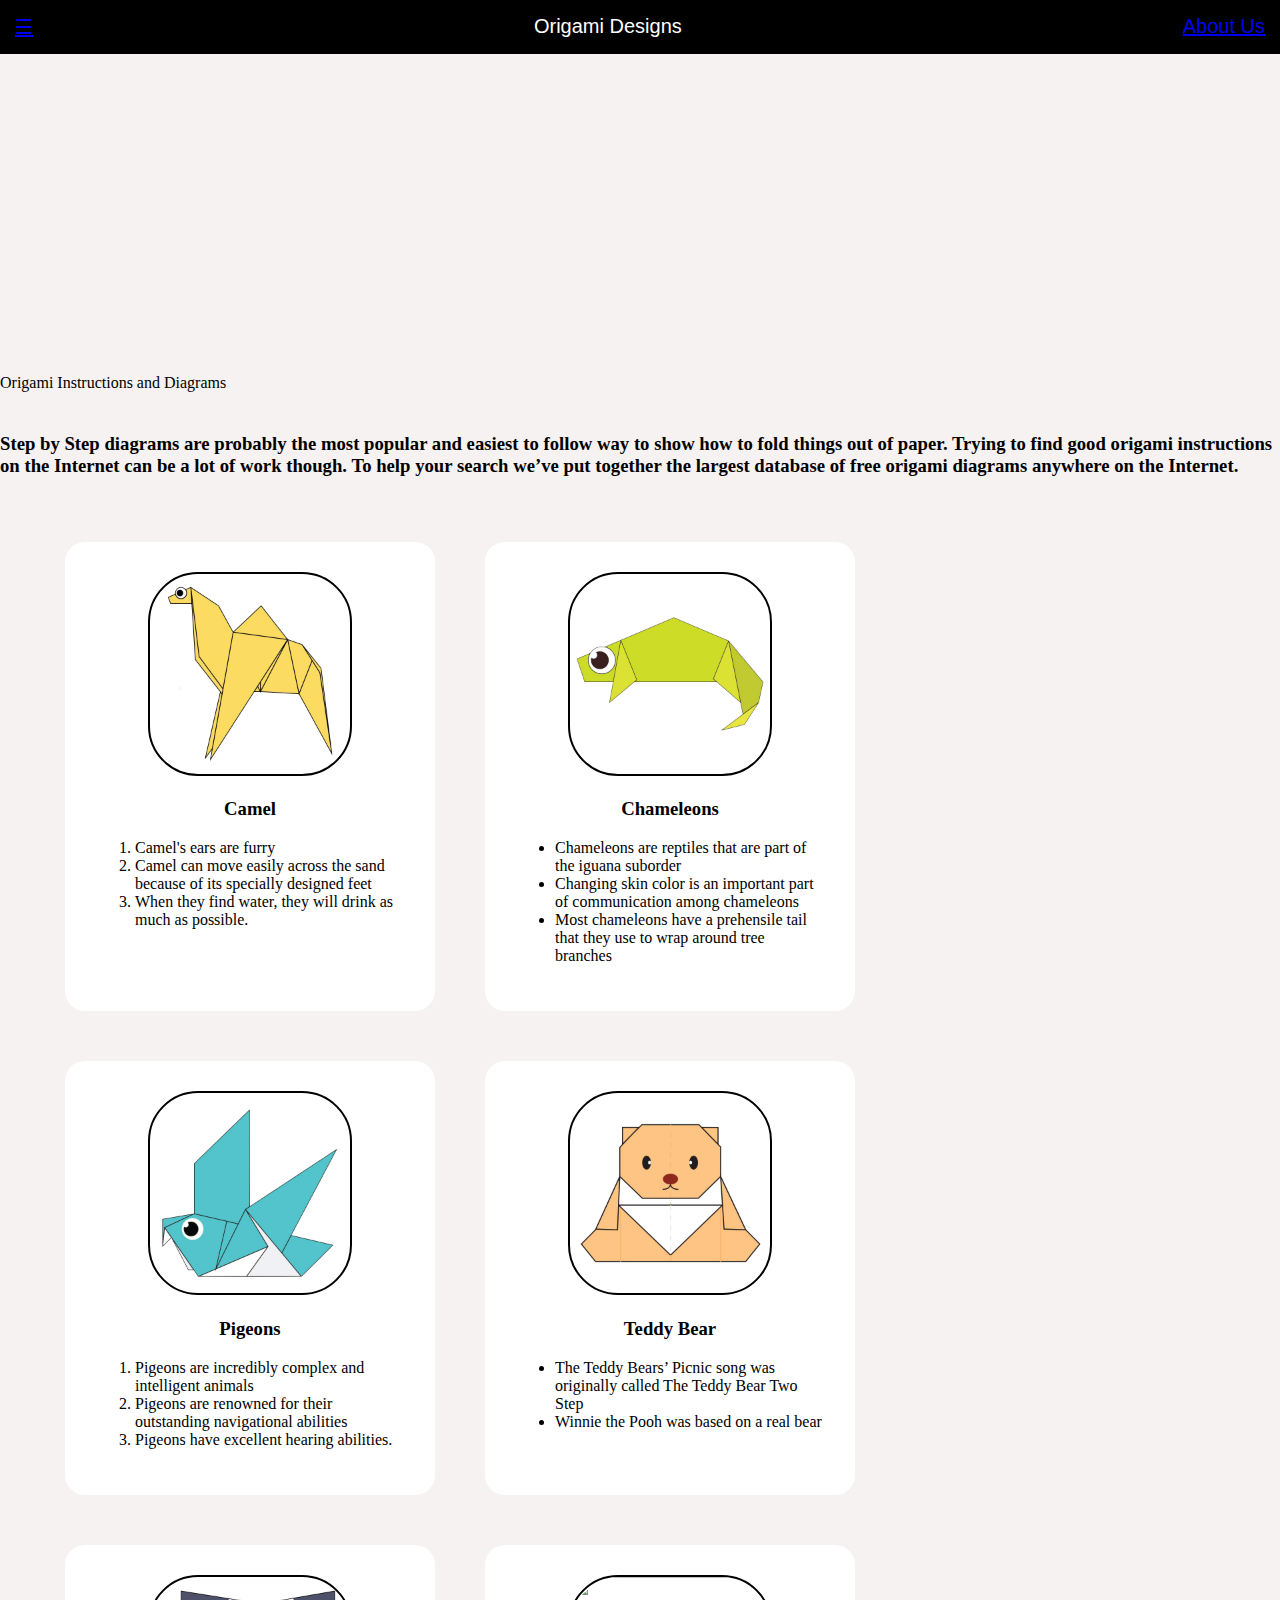
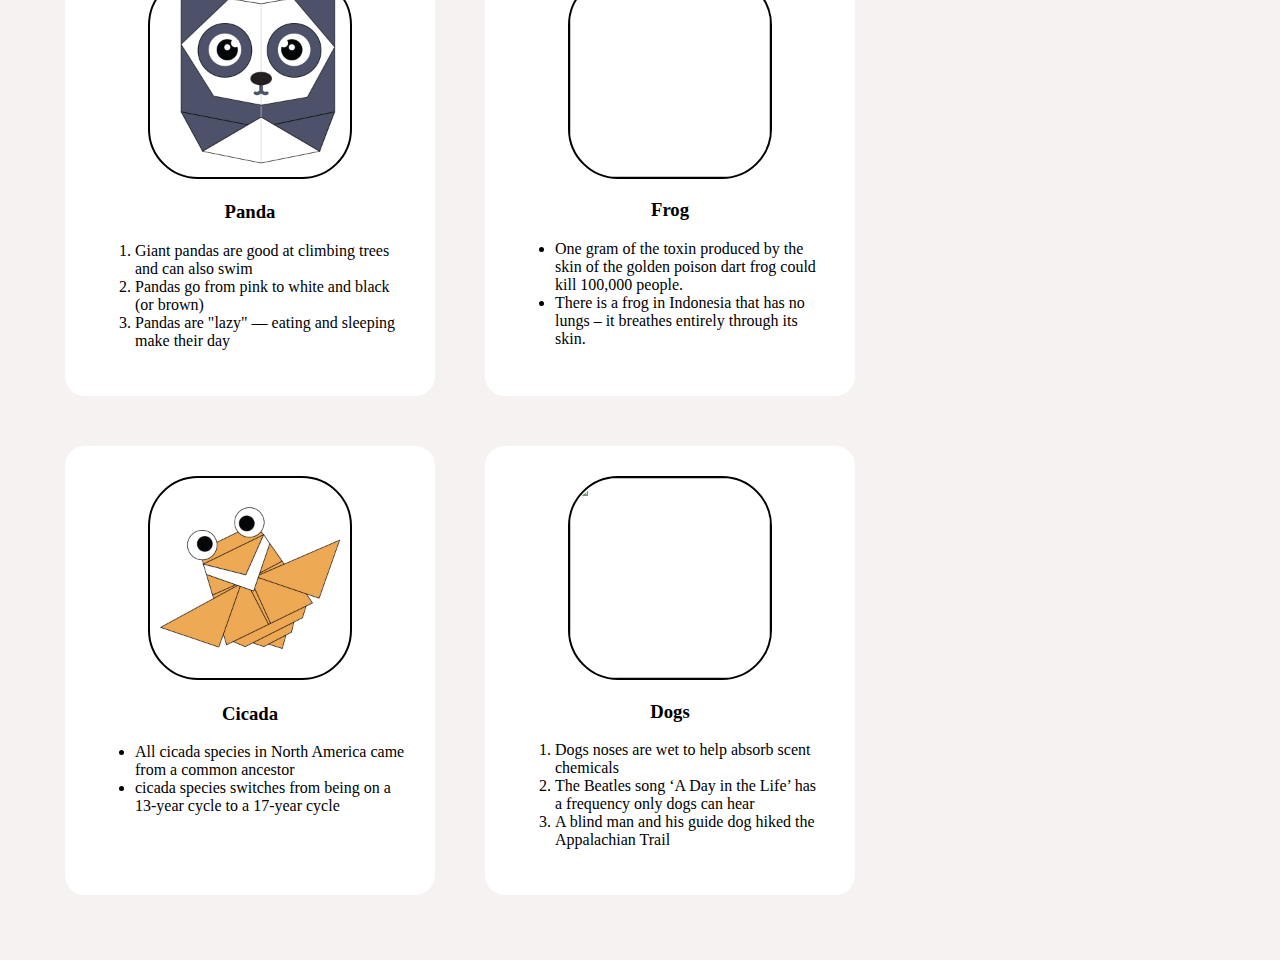
==== index.html @ 0f98ff68 "Add files via upload" ====
<!DOCTYPE html>
<!DOCTYPE html>
<html lang="en">
<head>
    <title>Origami Designs</title>
    <link rel="stylesheet" type="text/css" href="style.css">
</head>
<body>
<div class="header">
    <div class="menu">
        <div ><a href ="#">☰</a></div>
        <div >Origami Designs</div>
        <div ><a href ="AboutUs.html">About Us</a></div>
    </div>
</div>
<div class ="bodyimg">
    <img src="bgOrigami.jpg" height="300px" width="00%">
    <p>
      Origami Instructions and Diagrams  
    </p>
    <h3><br>
    Step by Step diagrams are probably the most popular and easiest to follow way to show how to fold things out of paper. 
    Trying to find good origami instructions on the Internet can be a lot of work though. To help your search we’ve put
    together the largest database of free origami diagrams anywhere on the Internet.
    </h3>
</div>
<div class ="grid">
    <div class ="origami">
        <center>
        <a href ="http://origami.me/camel/"><img src="camel.png" width="200px" height="200px"></a>
        <h3> Camel </h3>
        </center>
        <p>
            <ol>
                <li>Camel's ears are furry</li>
                <li>Camel can move easily across the sand because of its specially designed feet</li>
                <li>When they find water, they will drink as much as possible.</li>
            </ol>
        </p>
        </div>
    <div class="origami">
        <center>
        <a href="http://origami.me/chameleon/"><img src="chameleon.png" width="200px" height="200px"></a>
        <h3> Chameleons </h3>
        </center>
        <p> 
            <ul>
                <li>Chameleons are reptiles that are part of the iguana suborder</li>
                <li>Changing skin color is an important part of communication among chameleons</li>
                <li>Most chameleons have a prehensile tail that they use to wrap around tree branches</li>
            </ul>
        </p>
        </div>
    <div class="origami">
        <center>
        <a href="http://origami.me/pigeon/"><img src="pigeon.png" width="200px" height="200px"></a>
        <h3> Pigeons </h3>
        </center>
        <p>
        <ol>
            <li>Pigeons are incredibly complex and intelligent animals</li>
            <li>Pigeons are renowned for their outstanding navigational abilities</li>
            <li>Pigeons have excellent hearing abilities.</li>
        </ol>
        </p>
        </div>
    <div class="origami">
        <center>
        <a href="http://origami.me/teddy-bear/"><img src="teddy.png" width="200px" height="200px"></a>
        <h3> Teddy Bear </h3>
        </center>
        <p>
        <ul>
            <li>The Teddy Bears’ Picnic song was originally called The Teddy Bear Two Step</li>
            <li>Winnie the Pooh was based on a real bear</li>
            
        </ul>
        </p>
        </div>

    
    <div class="origami">
        <center>
            <a href="http://origami.me/panda/"><img src="panda.png" width="200px" height="200px"></a>
            <h3> Panda </h3>
        </center>
        <p>
        <ol>
            <li>Giant pandas are good at climbing trees and can also swim</li>
            <li>Pandas go from pink to white and black (or brown)</li>
            <li>Pandas are "lazy" — eating and sleeping make their day</li>
        </ol>
        </p>
    </div>
    <div class="origami">
        <center>
            <a href ="http://origami.me/traditional-frog/"><img src="frog.png" width="200px" height="200px"></a>
            <h3> Frog </h3>
        </center>
        <p>
        <ul>
            <li>One gram of the toxin produced by the skin of the golden poison dart frog could kill 100,000 people.</li>
            <li>There is a frog in Indonesia that has no lungs – it breathes entirely through its skin.</li>
    
        </ul>
        </p>
    </div>
    <div class="origami">
        <center>
            <a href="http://origami.me/flying-cicada/"><img src="cicada.png" width="200px" height="200px"></a>
            <h3> Cicada </h3>
        </center>
        <p>
        <ul>
            <li>All cicada species in North America came from a common ancestor</li>
            <li>cicada species switches from being on a 13-year cycle to a 17-year cycle</li>
        </ul>
        </p>
    </div>
    <div class="origami">
        <center>
           <a href="http://origami.me/puppy/"><img src="dog.png" width="200px" height="200px"></a>
            <h3> Dogs </h3>
        </center>
        <p>
        <ol>
            <li>Dogs noses are wet to help absorb scent chemicals</li>
            <li>The Beatles song ‘A Day in the Life’ has a frequency only dogs can hear</li>
            <li>A blind man and his guide dog hiked the Appalachian Trail</li>
        </ol>
        </p>
    </div>
    

</div>
</body>
</html>
---- style.css ----
.menu{
    display: flex;
    justify-content: space-between;
    background-color:#000000;
    padding: 15px;
    font-size: 20px;
    font-family: sans-serif;
    font-weight: 400;
    color: #ffffff;
}
body{
    margin: 0px;
    background-color:#f7f2f2;
    
}
 
 
.grid{
    display: flex;
    flex-wrap: wrap;
    margin: 40px;
    font-family: sans-serif;
    
}
.grid img{
    border: 2px solid #000000;
    border-radius: 50px;
}
.origami {
    
    border-radius: 20px;
    background-color: #ffffff;
    padding: 30px;
    margin: 25px;
    width:310px;
    font-family: fantasy;
    
}
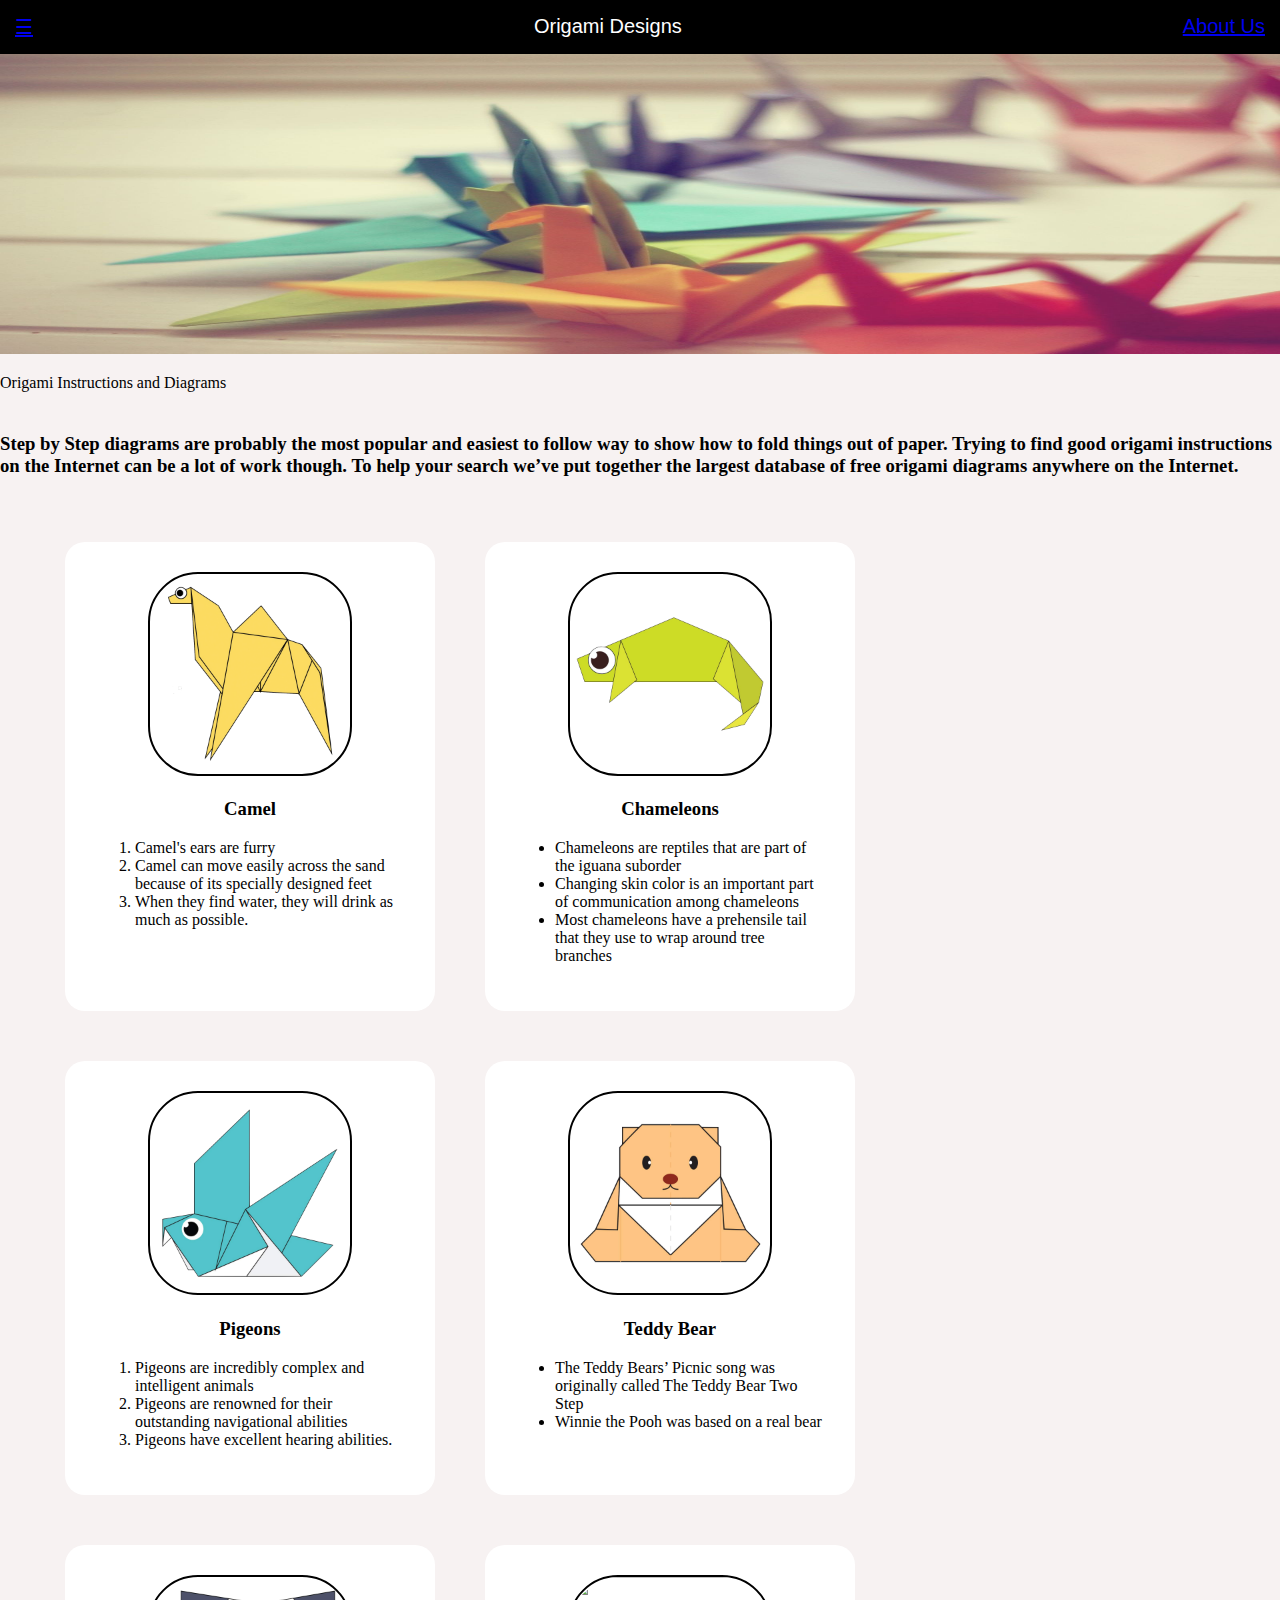
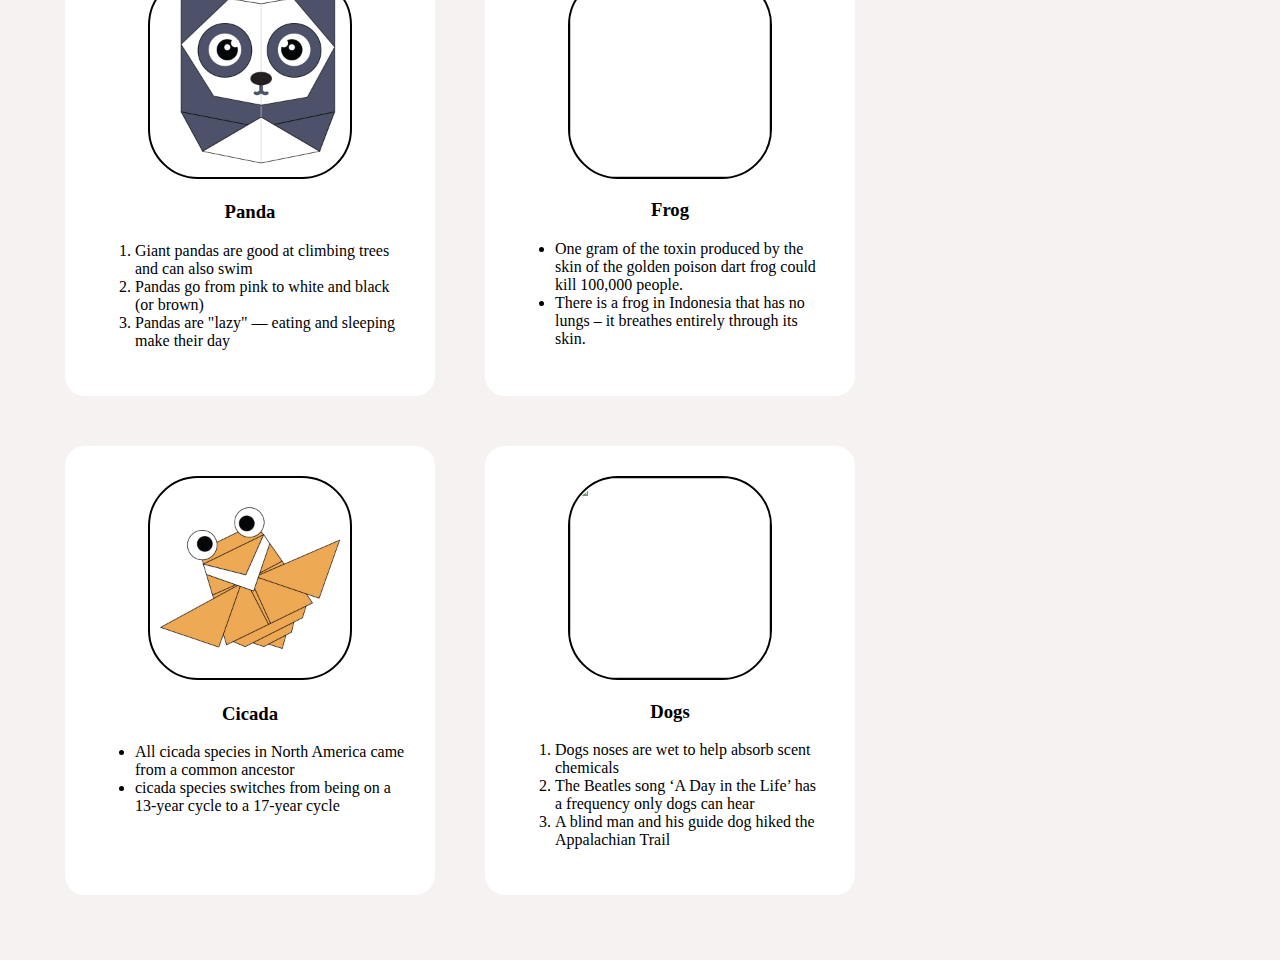
==== commit 639d7e76: "Update index.html" ====
--- a/index.html
+++ b/index.html
@@ -14,7 +14,7 @@
     </div>
 </div>
 <div class ="bodyimg">
-    <img src="bgOrigami.jpg" height="300px" width="00%">
+    <img src="bgOrigami.jpg" height="300px" width="100%">
     <p>
       Origami Instructions and Diagrams  
     </p>
@@ -134,4 +134,4 @@
 
 </div>
 </body>
-</html>+</html>
